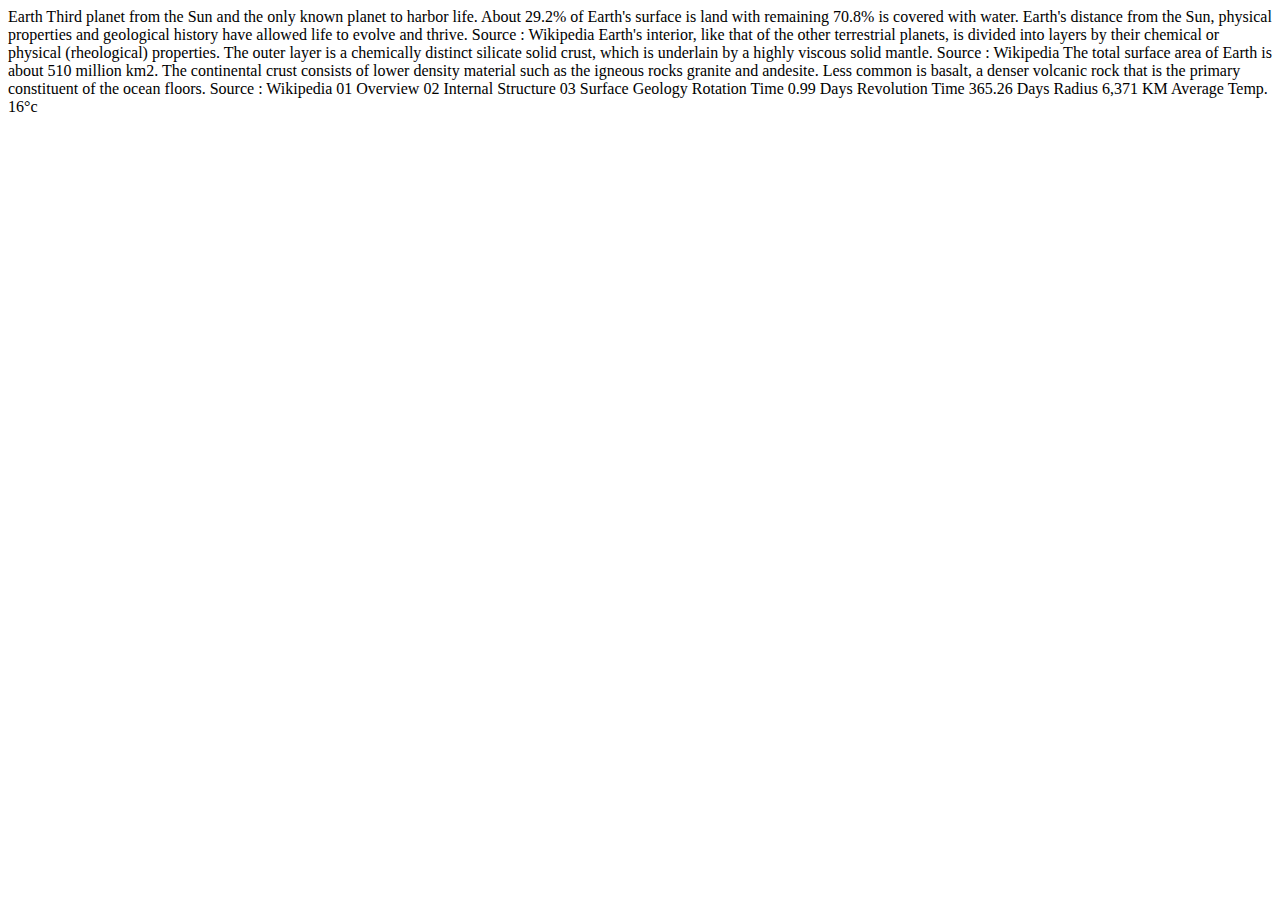
==== earth.html @ ee58a534 "first commit" ====
<!DOCTYPE html>
<html lang="en">
<head>
  <meta charset="UTF-8">
  <meta name="viewport" content="width=device-width, initial-scale=1.0">

  <link rel="icon" type="image/png" sizes="32x32" href="./assets/favicon-32x32.png">
  
  <title>Frontend Mentor | Planets fact site</title>
</head>
<body>
  Earth

  <!-- Overview Content Start -->

  Third planet from the Sun and the only known planet to harbor life. 
  About 29.2% of Earth's surface is land with remaining 70.8% is 
  covered with water. Earth's distance from the Sun, physical properties 
  and geological history have allowed life to evolve and thrive.

  Source : Wikipedia <!-- URL: https://en.wikipedia.org/wiki/Earth -->

  <!-- Overview Content End -->

  <!-- Internal Structure Content Start -->

  Earth's interior, like that of the other terrestrial planets, is divided 
  into layers by their chemical or physical (rheological) properties. The 
  outer layer is a chemically distinct silicate solid crust, which is 
  underlain by a highly viscous solid mantle.

  Source : Wikipedia <!-- URL: https://en.wikipedia.org/wiki/Earth#Internal_structure -->

  <!-- Internal Structure Content End -->

  <!-- Surface Geology Content Start -->

  The total surface area of Earth is about 510 million km2. The continental 
  crust consists of lower density material such as the igneous rocks granite 
  and andesite. Less common is basalt, a denser volcanic rock that is the 
  primary constituent of the ocean floors.

  Source : Wikipedia <!-- URL: https://en.wikipedia.org/wiki/Earth#Surface -->

  <!-- Surface Geology Content End -->

  01 Overview
  02 Internal Structure
  03 Surface Geology

  Rotation Time
  0.99 Days

  Revolution Time
  365.26 Days

  Radius
  6,371 KM

  Average Temp.
  16°c
</body>
</html>
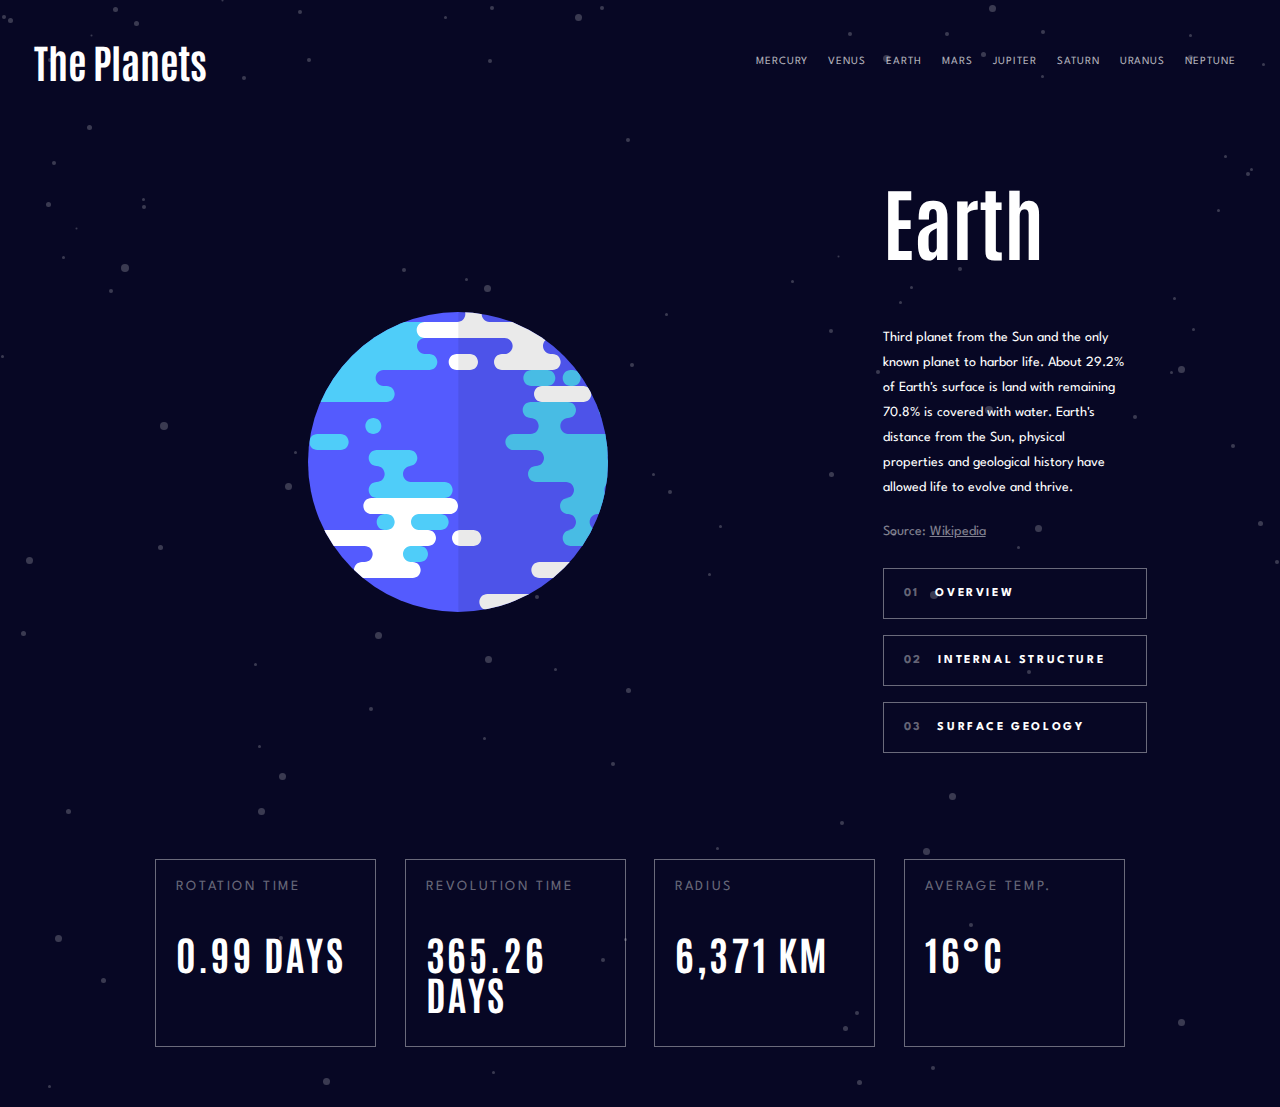
==== commit 47e58039: "Adds earth html. Fixes background link css" ====
--- a/earth.html
+++ b/earth.html
@@ -1,63 +1,132 @@
 <!DOCTYPE html>
 <html lang="en">
-<head>
-  <meta charset="UTF-8">
-  <meta name="viewport" content="width=device-width, initial-scale=1.0">
+  <head>
+    <meta charset="UTF-8" />
+    <meta name="viewport" content="width=device-width, initial-scale=1.0" />
 
-  <link rel="icon" type="image/png" sizes="32x32" href="./assets/favicon-32x32.png">
-  
-  <title>Frontend Mentor | Planets fact site</title>
-</head>
-<body>
-  Earth
+    <link
+      rel="icon"
+      type="image/png"
+      sizes="32x32"
+      href="./assets/favicon-32x32.png"
+    />
+    <link rel="stylesheet" href="styles/styles.css" />
+    <link rel="preconnect" href="https://fonts.googleapis.com" />
+    <link rel="preconnect" href="https://fonts.gstatic.com" crossorigin />
+    <link
+      href="https://fonts.googleapis.com/css2?family=Antonio:wght@500&family=League+Spartan:wght@400;700&display=swap"
+      rel="stylesheet"
+    />
+    <script src="scripts/app.js" defer></script>
+    <title>Frontend Mentor | Planets fact site</title>
+  </head>
+  <body>
+    <header>
+      <h2>The Planets</h2>
+      <nav>
+        <ul>
+          <li><a href="index.html">Mercury</a></li>
+          <li><a href="venus.html">Venus</a></li>
+          <li><a href="earth.html">Earth</a></li>
+          <li><a href="mars.html">Mars</a></li>
+          <li><a href="jupiter.html">Jupiter</a></li>
+          <li><a href="saturn.html">Saturn</a></li>
+          <li><a href="uranus.html">Uranus</a></li>
+          <li><a href="neptune.html">Neptune</a></li>
+        </ul>
+      </nav>
+    </header>
+    <div id="main-section">
+      <div id="img">
+        <img
+          class="images"
+          id="overview-img"
+          src="./assets/planet-earth.svg"
+          alt="Image of Earth"
+        />
+        <img
+          class="images"
+          id="internal-structure-img"
+          src="./assets/planet-earth-internal.svg"
+          alt="Image of internal structure of Earth"
+        />
+        <div id="relative-positioning">
+          <img
+            id="surface-geology-img"
+            src="./assets/geology-earth.png"
+            alt="geology of Earth"
+          />
+        </div>
+      </div>
+      <div id="description">
+      <h1>Earth</h1>
+      <div id="overview">
+        <!-- Overview Content Start -->
+        <p id="text-description">
+          Third planet from the Sun and the only known planet to harbor life.
+          About 29.2% of Earth's surface is land with remaining 70.8% is covered
+          with water. Earth's distance from the Sun, physical properties and
+          geological history have allowed life to evolve and thrive.
+        </p>
+        <p class="source">
+          Source: <a href="https://en.wikipedia.org/wiki/Earth">Wikipedia</a></p>
+        </p>
 
-  <!-- Overview Content Start -->
+        <!-- Overview Content End -->
+      </div>
+      <div id="structure">
+      <!-- Internal Structure Content Start -->
 
-  Third planet from the Sun and the only known planet to harbor life. 
-  About 29.2% of Earth's surface is land with remaining 70.8% is 
-  covered with water. Earth's distance from the Sun, physical properties 
-  and geological history have allowed life to evolve and thrive.
+      <p class="internal-structure">Earth's interior, like that of the other terrestrial planets, is divided
+      into layers by their chemical or physical (rheological) properties. The
+      outer layer is a chemically distinct silicate solid crust, which is
+      underlain by a highly viscous solid mantle. </p>
+      <p class="source">Source : <a href="https://en.wikipedia.org/wiki/Earth#Internal_structure">Wikipedia</a></p>
 
-  Source : Wikipedia <!-- URL: https://en.wikipedia.org/wiki/Earth -->
+      <!-- Internal Structure Content End -->
+        </div>
+        <div id="geology">
+      <!-- Surface Geology Content Start -->
 
-  <!-- Overview Content End -->
+      <p class="surface-geology">The total surface area of Earth is about 510 million km2. The continental
+      crust consists of lower density material such as the igneous rocks granite
+      and andesite. Less common is basalt, a denser volcanic rock that is the
+      primary constituent of the ocean floors.</p>
+      <p class="source">Source : <a href="https://en.wikipedia.org/wiki/Earth#Surface"> Wikipedia </a></p>
 
-  <!-- Internal Structure Content Start -->
+      <!-- Surface Geology Content End -->
+        </div>
+        <ul class="menu">
+          <li id="showOverview">
+            <h3><span class="number">01</span> Overview</h3>
+          </li>
+          <li id="showStructure">
+            <h3><span class="number">02</span> Internal Structure</h3>
+          </li>
+          <li id="showGeology">
+            <h3><span class="number">03</span> Surface Geology</h3>
+          </li>
+        </ul>
+    </div>
+    </div>
+    <div class="data">
+      <div class="data-individual">
+        <p>Rotation Time</p>
+        <h2>0.99 Days</h2>
+      </div>
+      <div class="data-individual">
+        <p>Revolution Time</p>
+        <h2>365.26 Days</h2>
+      </div>
+      <div class="data-individual">
+        <p>Radius</p>
+        <h2>6,371 KM</h2>
+      </div>
+      <div class="data-individual">
+        <p>Average Temp.</p>
+        <h2>16°c</h2>
+      </div>
+    </div>
 
-  Earth's interior, like that of the other terrestrial planets, is divided 
-  into layers by their chemical or physical (rheological) properties. The 
-  outer layer is a chemically distinct silicate solid crust, which is 
-  underlain by a highly viscous solid mantle.
-
-  Source : Wikipedia <!-- URL: https://en.wikipedia.org/wiki/Earth#Internal_structure -->
-
-  <!-- Internal Structure Content End -->
-
-  <!-- Surface Geology Content Start -->
-
-  The total surface area of Earth is about 510 million km2. The continental 
-  crust consists of lower density material such as the igneous rocks granite 
-  and andesite. Less common is basalt, a denser volcanic rock that is the 
-  primary constituent of the ocean floors.
-
-  Source : Wikipedia <!-- URL: https://en.wikipedia.org/wiki/Earth#Surface -->
-
-  <!-- Surface Geology Content End -->
-
-  01 Overview
-  02 Internal Structure
-  03 Surface Geology
-
-  Rotation Time
-  0.99 Days
-
-  Revolution Time
-  365.26 Days
-
-  Radius
-  6,371 KM
-
-  Average Temp.
-  16°c
-</body>
-</html>+  </body>
+</html>
--- a/styles/styles.css
+++ b/styles/styles.css
@@ -0,0 +1,169 @@
+/* Overall styles */
+
+html {
+  font-family: "League Spartan", sans-serif;
+  background-color: rgb(7, 7, 36);
+  color: rgb(255, 255, 255);
+  background-image: url(../assets/background-stars.svg);
+  margin: 0% 2%;
+}
+
+h1 {
+  font-family: "Antonio", sans-serif;
+  font-size: 80px;
+  line-height: 103px;
+}
+
+h2 {
+  font-family: "Antonio", sans-serif;
+  font-size: 40px;
+  line-height: 40px;
+}
+
+h3 {
+  font-weight: bold;
+  font-size: 12px;
+  line-height: 25px;
+  letter-spacing: 2.6px;
+}
+
+h4 {
+  font-weight: bold;
+  font-size: 11px;
+  line-height: 25px;
+}
+
+p {
+  font-size: 14px;
+  line-height: 25px;
+}
+
+/* Individual styles */
+
+header {
+  display: flex;
+  justify-content: space-between;
+  align-items: center;
+}
+
+nav ul {
+  display: flex;
+  list-style: none;
+}
+
+nav li {
+  margin: 0px 10px;
+  text-transform: uppercase;
+  color: hsla(0, 0%, 100%, 70%);
+  font-size: 11px;
+  letter-spacing: 1px;
+}
+
+nav li a {
+  color: hsla(0, 0%, 100%, 70%);
+  text-decoration: none;
+}
+
+nav li a:hover {
+  color: hsla(0, 0%, 100%, 100%);
+  cursor: pointer;
+}
+
+#main-section {
+  display: flex;
+  width: 100%;
+  height: 100%;
+  margin-bottom: 5vh;
+  min-height: 700px;
+}
+
+#description {
+  width: 20%;
+  margin-right: 10%;
+}
+
+#img {
+  margin: auto;
+}
+
+.menu {
+  list-style: none;
+  margin-top: 10%;
+  padding-left: 0;
+}
+
+.menu li {
+  border: 1px solid hsla(0, 0%, 100%, 40%);
+  width: 100%;
+  margin-top: 1rem;
+  text-transform: uppercase;
+  padding-left: 20px;
+  cursor: pointer;
+}
+
+.number {
+  color: hsla(0, 0%, 100%, 40%);
+  margin-right: 10px;
+}
+
+.data {
+  display: flex;
+  justify-content: space-between;
+  margin: 0% 10% 5%;;
+}
+
+.data div {
+  width: 14vw;
+  border: 1px solid hsla(0, 0%, 100%, 40%);
+  padding: 0px 20px;
+  text-transform: uppercase;
+  letter-spacing: 2.6px;
+}
+
+.data p {
+  color: hsla(0, 0%, 100%, 40%);
+}
+
+.source {
+  color: hsla(0, 0%, 100%, 50%);
+}
+
+.source a {
+  color: hsla(0, 0%, 100%, 50%);
+}
+
+#structure,
+#geology {
+  display: none;
+}
+
+.menu li:hover {
+  background-color: rgb(56, 56, 79);
+}
+
+#internal-structure-img,
+#surface-geology-img {
+  display: none;
+}
+
+.images {
+  height: 300px;
+  width: 300px;
+}
+
+#relative-positioning {
+  position: relative;
+  width: 0;
+  height: 0;
+}
+
+#surface-geology-img {
+  position: absolute;
+  width:120px;
+  top:-55px;
+  left:90px;
+}
+
+#text-description, .internal-structure, .surface-geology{
+min-height: 180px;
+}